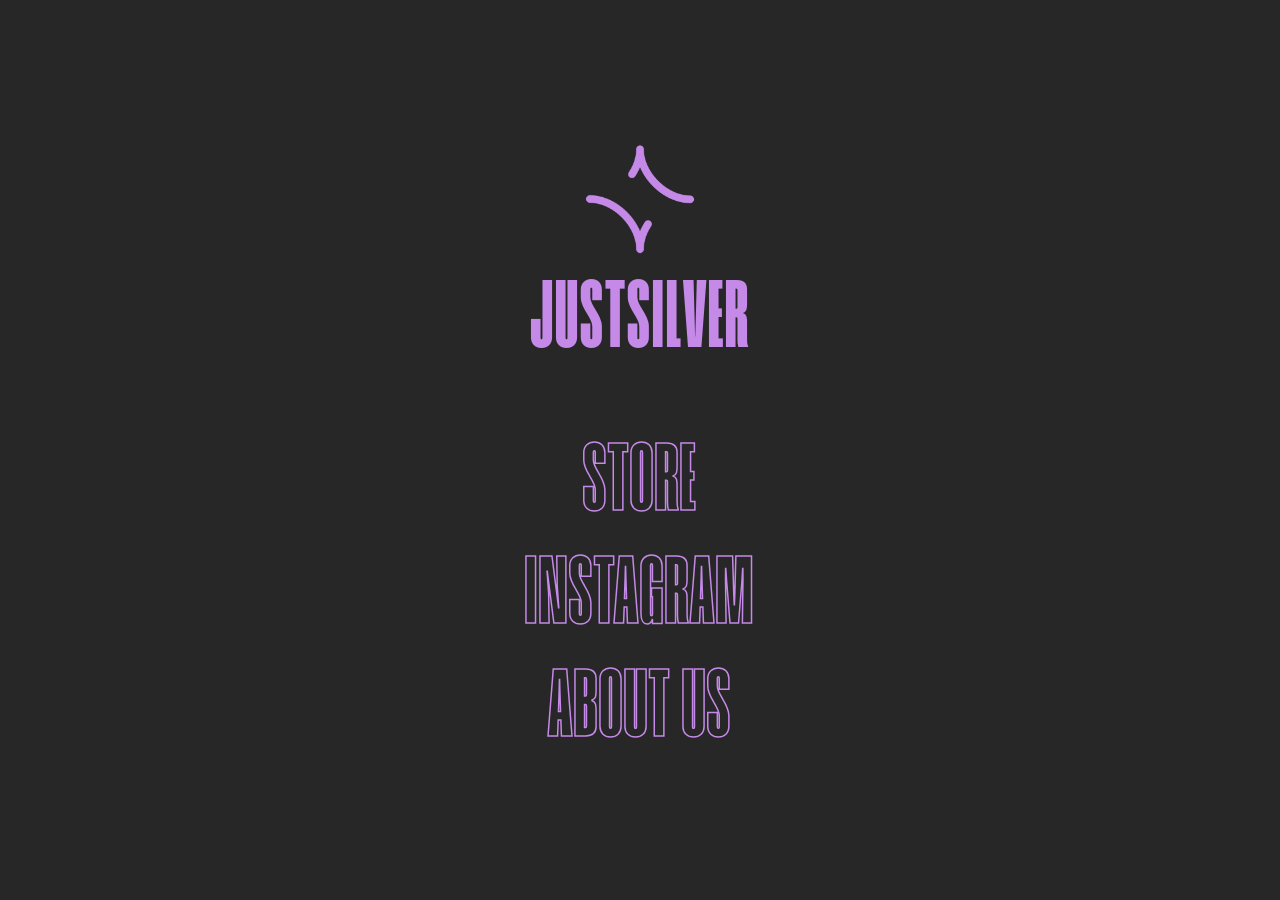
==== index.html @ 57898a16 "init commit" ====
<!DOCTYPE html>
<html lang="en">
<head>
    <meta charset="UTF-8">
    <title>JUSTSILVER</title>
    <link rel="icon" type="image/png" href="logo.png">

    <style>
        @font-face {
            font-family: 'Humane';
            src: url('humane-bold.otf') format('opentype');
            font-weight: bold;
            font-style: normal;
        }

        * {
            margin: 0;
            padding: 0;
            box-sizing: border-box;
        }

        html, body {
            width: 100%;
            height: 100%;
            background-color: #272727;
            font-family: 'Humane', sans-serif;
        }

        body {
            opacity: 0;
            transition: opacity 0.4s ease;
        }

        body.loaded {
            opacity: 1;
        }

        .container {
            height: 100%;
            display: flex;
            flex-direction: column;
            align-items: center;
            justify-content: center;
            gap: 18px;
        }

        img.logo {
            max-width: 110px;
            height: auto;
        }

        .title {
            font-size: 96px;
            color: #C589E8;
            letter-spacing: 2px;
        }

        .spacer {
            height: 32px;
        }

        .button {
            font-size: 96px;
            text-decoration: none;
            color: transparent;
            -webkit-text-stroke: 1.5px #C589E8;
            letter-spacing: 2px;
            transition: color 0.2s ease;
        }

        .button:hover {
            color: #C589E8;
        }
    </style>
</head>

<body>
    <div class="container">
        <img src="logo.png" alt="JUSTSILVER Logo" class="logo">
        <div class="title">JUSTSILVER</div>
        <div class="spacer"></div>

        <a href="https://www.ebay.com/str/rsrteile" class="button" target="_blank">STORE</a>
        <a href="https://www.instagram.com/nathanaelkochracing/" class="button" target="_blank">INSTAGRAM</a>
        <a href="about.html" class="button transition-link">ABOUT US</a>
    </div>

    <script>
        window.addEventListener('load', () => {
            document.body.classList.add('loaded');
        });

        document.querySelectorAll('.transition-link').forEach(link => {
            link.addEventListener('click', e => {
                e.preventDefault();
                const href = link.getAttribute('href');
                document.body.classList.remove('loaded');
                setTimeout(() => {
                    window.location.href = href;
                }, 400);
            });
        });
    </script>
</body>
</html>
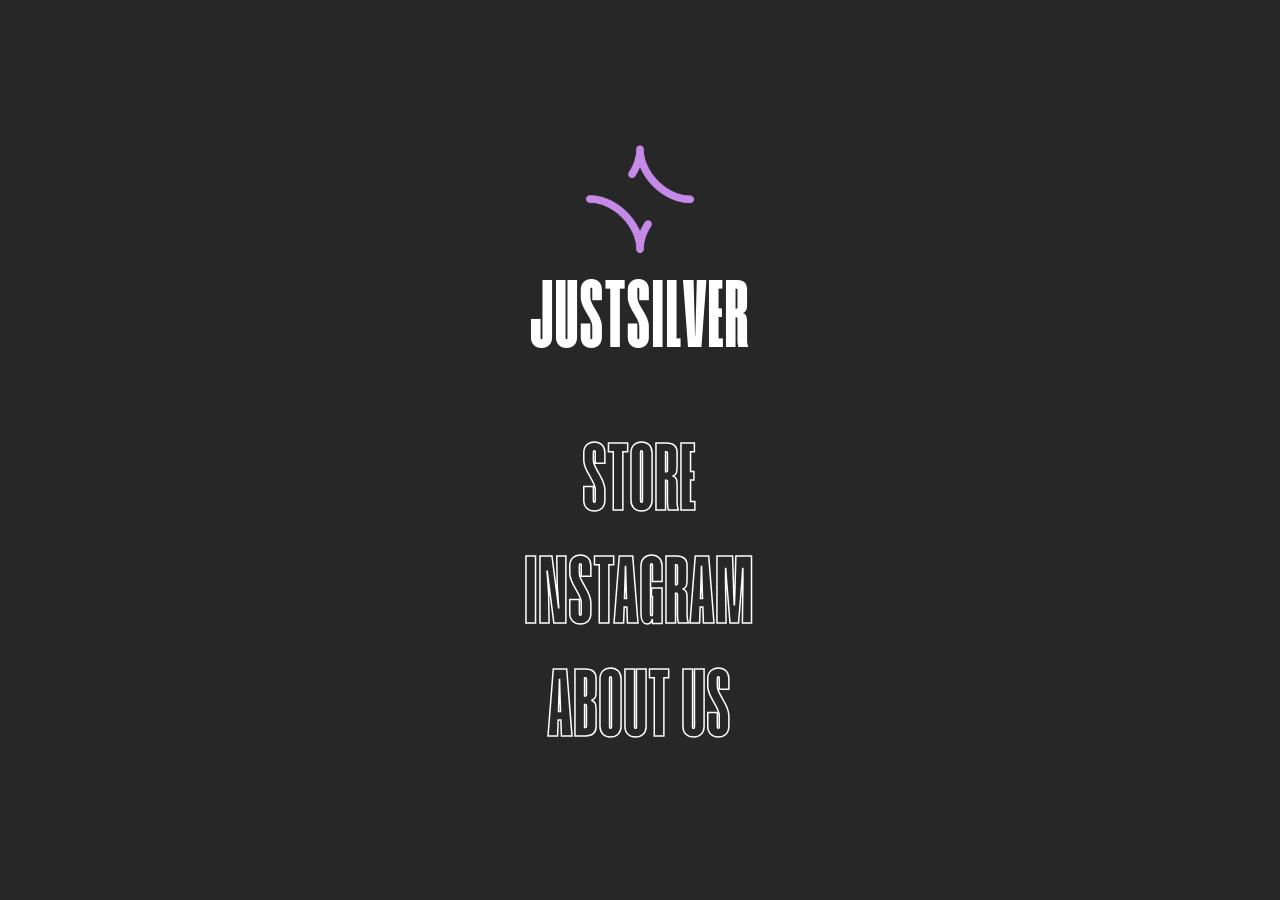
==== commit 50008ef5: "Add files via upload" ====
--- a/index.html
+++ b/index.html
@@ -23,12 +23,17 @@
             width: 100%;
             height: 100%;
             background-color: #272727;
+            background-image: url('WebsiteGradient.png');
+            background-size: cover;
+            background-position: center;
+            background-repeat: no-repeat;
             font-family: 'Humane', sans-serif;
         }
 
         body {
             opacity: 0;
             transition: opacity 0.4s ease;
+            overflow: hidden;
         }
 
         body.loaded {
@@ -51,7 +56,7 @@
 
         .title {
             font-size: 96px;
-            color: #C589E8;
+            color: #FFFFFF;
             letter-spacing: 2px;
         }
 
@@ -63,13 +68,13 @@
             font-size: 96px;
             text-decoration: none;
             color: transparent;
-            -webkit-text-stroke: 1.5px #C589E8;
+            -webkit-text-stroke: 1.5px #FFFFFF;
             letter-spacing: 2px;
             transition: color 0.2s ease;
         }
 
         .button:hover {
-            color: #C589E8;
+            color: #FFFFFF;
         }
     </style>
 </head>
@@ -81,7 +86,7 @@
         <div class="spacer"></div>
 
         <a href="https://www.ebay.com/str/rsrteile" class="button" target="_blank">STORE</a>
-        <a href="https://www.instagram.com/nathanaelkochracing/" class="button" target="_blank">INSTAGRAM</a>
+        <a href="https://www.instagram.com/justsilverstore/" class="button" target="_blank">INSTAGRAM</a>
         <a href="about.html" class="button transition-link">ABOUT US</a>
     </div>
 
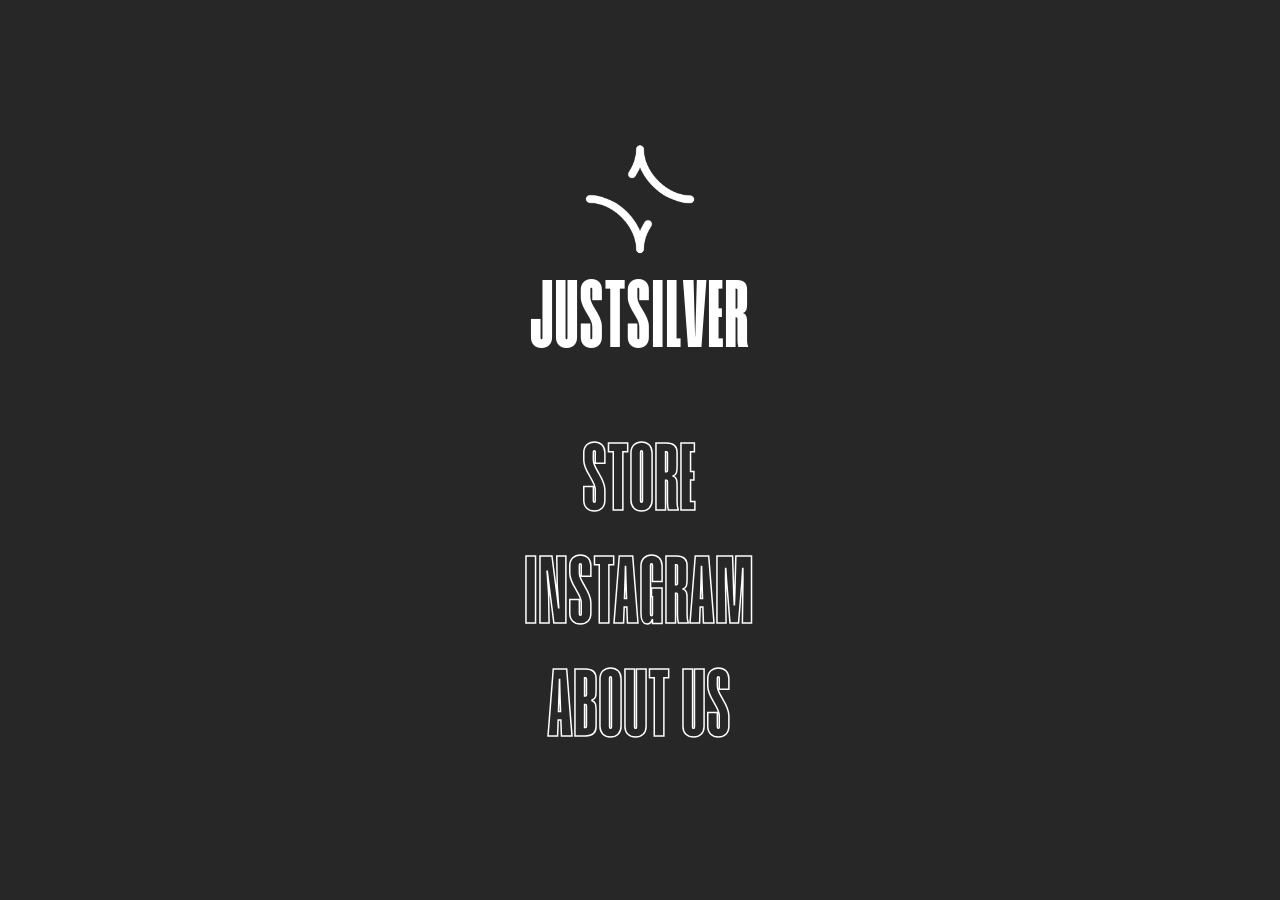
==== commit 32ab1c9c: "Add files via upload" ====
--- a/index.html
+++ b/index.html
@@ -3,6 +3,7 @@
 <head>
     <meta charset="UTF-8">
     <title>JUSTSILVER</title>
+    <meta name="viewport" content="width=device-width, initial-scale=1.0">
     <link rel="icon" type="image/png" href="logo.png">
 
     <style>
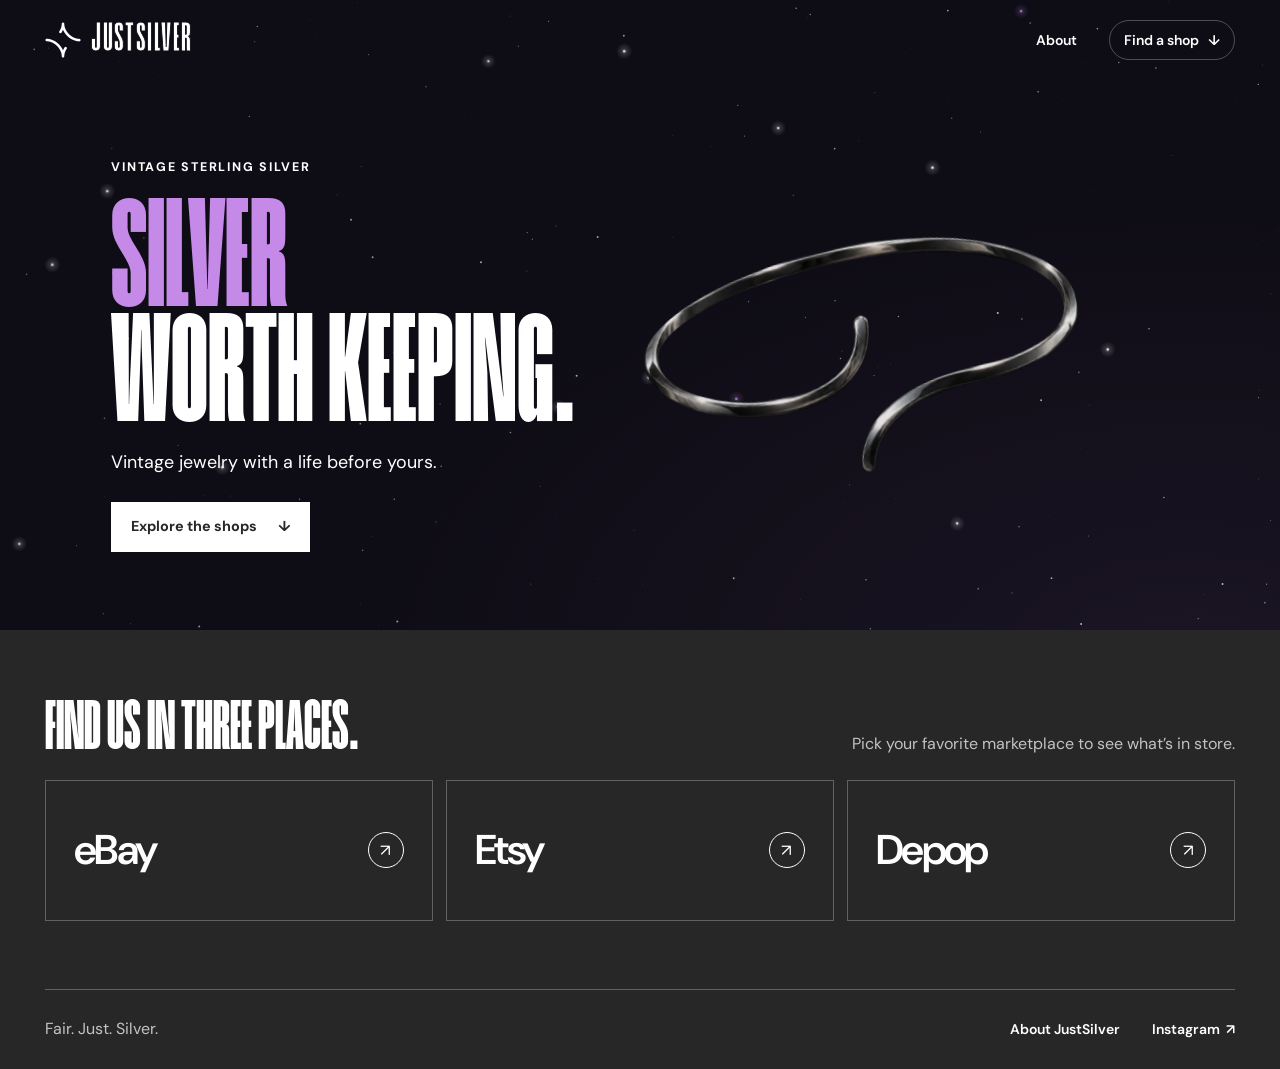
==== commit 2ee85ec2: "new design version v1" ====
--- a/index.html
+++ b/index.html
@@ -1,111 +1,102 @@
-<!DOCTYPE html>
+<!doctype html>
 <html lang="en">
 <head>
-    <meta charset="UTF-8">
-    <title>JUSTSILVER</title>
-    <meta name="viewport" content="width=device-width, initial-scale=1.0">
-    <link rel="icon" type="image/png" href="logo.png">
+  <meta charset="utf-8">
+  <meta name="viewport" content="width=device-width, initial-scale=1">
+  <meta name="description" content="Discover vintage sterling silver jewelry from JustSilver. Shop our finds on eBay, Etsy, and Depop.">
+  <meta name="theme-color" content="#272727">
+  <title>JustSilver — Vintage Sterling Silver</title>
+  <link rel="icon" href="mark.png" type="image/png">
+  <link rel="preconnect" href="https://fonts.googleapis.com">
+  <link rel="preconnect" href="https://fonts.gstatic.com" crossorigin>
+  <link rel="stylesheet" href="https://fonts.googleapis.com/css2?family=DM+Sans:wght@400..700&display=swap">
+  <link rel="stylesheet" href="brand-font.css">
+  <link rel="stylesheet" href="site.css">
+  <script src="hero-art.js" defer></script>
+  <script src="site.js" defer></script>
+</head>
+<body class="home">
+  <a class="skip-link" href="#main">Skip to content</a>
+  <header class="site-header shell">
+    <a class="brand" href="index.html" aria-label="JustSilver home">
+      <img src="mark.png" alt="" width="36" height="36">
+      <span>JUSTSILVER</span>
+    </a>
+    <nav class="site-nav" aria-label="Main navigation">
+      <a href="about.html">About</a>
+      <a class="nav-shop" href="#shops">Find a shop <span aria-hidden="true">↓</span></a>
+    </nav>
+  </header>
 
-    <style>
-        @font-face {
-            font-family: 'Humane';
-            src: url('humane-bold.otf') format('opentype');
-            font-weight: bold;
-            font-style: normal;
-        }
-
-        * {
-            margin: 0;
-            padding: 0;
-            box-sizing: border-box;
-        }
-
-        html, body {
-            width: 100%;
-            height: 100%;
-            background-color: #272727;
-            background-image: url('WebsiteGradient.png');
-            background-size: cover;
-            background-position: center;
-            background-repeat: no-repeat;
-            font-family: 'Humane', sans-serif;
-        }
-
-        body {
-            opacity: 0;
-            transition: opacity 0.4s ease;
-            overflow: hidden;
-        }
-
-        body.loaded {
-            opacity: 1;
-        }
-
-        .container {
-            height: 100%;
-            display: flex;
-            flex-direction: column;
-            align-items: center;
-            justify-content: center;
-            gap: 18px;
-        }
-
-        img.logo {
-            max-width: 110px;
-            height: auto;
-        }
-
-        .title {
-            font-size: 96px;
-            color: #FFFFFF;
-            letter-spacing: 2px;
-        }
-
-        .spacer {
-            height: 32px;
-        }
-
-        .button {
-            font-size: 96px;
-            text-decoration: none;
-            color: transparent;
-            -webkit-text-stroke: 1.5px #FFFFFF;
-            letter-spacing: 2px;
-            transition: color 0.2s ease;
-        }
-
-        .button:hover {
-            color: #FFFFFF;
-        }
-    </style>
-</head>
-
-<body>
-    <div class="container">
-        <img src="logo.png" alt="JUSTSILVER Logo" class="logo">
-        <div class="title">JUSTSILVER</div>
-        <div class="spacer"></div>
-
-        <a href="https://www.ebay.com/str/rsrteile" class="button" target="_blank">STORE</a>
-        <a href="https://www.instagram.com/justsilverstore/" class="button" target="_blank">INSTAGRAM</a>
-        <a href="about.html" class="button transition-link">ABOUT US</a>
+  <main id="main">
+    <div class="space-intro">
+      <canvas class="space-field" aria-hidden="true"></canvas>
+      <section class="hero shell" aria-labelledby="hero-title">
+        <div class="hero-copy">
+          <p class="eyebrow">Vintage sterling silver</p>
+          <h1 id="hero-title"><span>SILVER</span><br>WORTH KEEPING.</h1>
+          <p class="hero-description">Vintage jewelry with a life before yours.</p>
+          <a class="button" href="#shops">Explore the shops <span aria-hidden="true">↓</span></a>
+        </div>
+        <div class="hero-art">
+          <svg class="bracelet-cutout" width="0" height="0" aria-hidden="true" focusable="false">
+            <clipPath id="bracelet-cutout" clipPathUnits="objectBoundingBox">
+              <!-- The outline follows the bracelet in the 1448 × 1086 source photo. -->
+              <path transform="scale(.000690607735 .000920810313)" d="
+                M 762 262
+                C 1015 262 1268 357 1270 487
+                C 1277 587 1158 642 1012 653
+                C 857 662 734 698 704 817
+                C 699 846 668 842 670 815
+                C 684 702 803 626 997 614
+                C 1135 605 1239 563 1235 489
+                C 1232 386 1019 300 762 302
+                C 496 304 211 379 207 476
+                C 204 559 339 617 491 618
+                C 606 617 698 573 704 463
+                C 704 441 728 436 740 449
+                C 751 462 742 496 734 517
+                C 702 624 590 659 493 660
+                C 327 661 170 581 170 484
+                C 166 372 444 268 762 262 Z"/>
+            </clipPath>
+          </svg>
+          <div class="bracelet-float">
+            <img class="hero-bracelet" src="silver-bracelet.webp" width="1448" height="1086"
+              alt="Open silver bracelet with sweeping, asymmetrical ends" fetchpriority="high">
+          </div>
+        </div>
+      </section>
     </div>
 
-    <script>
-        window.addEventListener('load', () => {
-            document.body.classList.add('loaded');
-        });
+    <section id="shops" class="shops shell" aria-labelledby="shops-title" tabindex="-1">
+      <div class="section-heading">
+        <h2 id="shops-title">FIND US IN THREE PLACES.</h2>
+        <p>Pick your favorite marketplace to see what’s in store.</p>
+      </div>
+      <ul class="shop-list">
+        <li><a class="shop-card" href="https://www.ebay.com/str/rsrteile">
+          <span class="shop-name">eBay</span>
+          <span class="shop-arrow" aria-hidden="true">↗</span>
+        </a></li>
+        <li><a class="shop-card" href="https://www.etsy.com/shop/JustSilverCompany">
+          <span class="shop-name">Etsy</span>
+          <span class="shop-arrow" aria-hidden="true">↗</span>
+        </a></li>
+        <li><a class="shop-card" href="https://www.depop.com/justsilvercompany/">
+          <span class="shop-name">Depop</span>
+          <span class="shop-arrow" aria-hidden="true">↗</span>
+        </a></li>
+      </ul>
+    </section>
+  </main>
 
-        document.querySelectorAll('.transition-link').forEach(link => {
-            link.addEventListener('click', e => {
-                e.preventDefault();
-                const href = link.getAttribute('href');
-                document.body.classList.remove('loaded');
-                setTimeout(() => {
-                    window.location.href = href;
-                }, 400);
-            });
-        });
-    </script>
+  <footer class="site-footer shell">
+    <p>Fair. Just. Silver.</p>
+    <nav aria-label="Footer navigation">
+      <a href="about.html">About JustSilver</a>
+      <a href="https://www.instagram.com/justsilverstore/">Instagram <span aria-hidden="true">↗</span></a>
+    </nav>
+  </footer>
 </body>
 </html>
--- a/brand-font.css
+++ b/brand-font.css
@@ -0,0 +1,7 @@
+@font-face {
+  font-family: Humane;
+  src: url("[data-uri]") format("opentype");
+  font-style: normal;
+  font-weight: 700;
+  font-display: swap;
+}
--- a/site.css
+++ b/site.css
@@ -0,0 +1,369 @@
+:root {
+  --header-height: 5rem;
+  --space: #0e0c15;
+  color-scheme: dark;
+  --pink: #C589E8;
+  --grey: #272727;
+  --white: #FFFFFF;
+  --muted: rgb(255 255 255 / 72%);
+  --line: rgb(255 255 255 / 27%);
+  --body-font: "DM Sans", system-ui, sans-serif;
+  --display-font: Humane, "Arial Narrow", "Helvetica Neue", sans-serif;
+}
+
+*, *::before, *::after { box-sizing: border-box; }
+
+body {
+  margin: 0;
+  background: var(--grey);
+  color: var(--white);
+  font-family: var(--body-font);
+  line-height: 1.5;
+}
+
+h1, h2, p { margin: 0; }
+a { color: inherit; }
+img { display: block; max-width: 100%; }
+
+a:focus-visible {
+  outline: 2px solid currentColor;
+  outline-offset: 5px;
+}
+
+.skip-link {
+  position: fixed;
+  z-index: 5;
+  inset: 12px auto auto 12px;
+  padding: 8px 14px;
+  background: var(--white);
+  color: var(--grey);
+  transform: translateY(-150%);
+}
+
+.skip-link:focus { transform: none; }
+
+.shell {
+  width: min(100% - clamp(2rem, 7vw, 8rem), 90rem);
+  margin-inline: auto;
+}
+
+.site-header, .site-footer {
+  display: flex;
+  justify-content: space-between;
+  align-items: center;
+  gap: 1rem;
+}
+
+.site-header { min-height: var(--header-height); }
+
+.home .site-header {
+  position: relative;
+  z-index: 1;
+}
+
+.brand {
+  display: inline-flex;
+  align-items: center;
+  gap: .65rem;
+  text-decoration: none;
+}
+
+.brand img { object-fit: contain; }
+
+.brand span {
+  font-family: var(--display-font);
+  font-weight: 700;
+  font-size: 2.55rem;
+  line-height: .75;
+  letter-spacing: .035em;
+  -webkit-text-stroke: .85px var(--grey);
+}
+
+.home .brand span { -webkit-text-stroke-color: var(--space); }
+
+.site-nav, .site-footer nav {
+  display: flex;
+  align-items: center;
+  gap: clamp(.85rem, 2.5vw, 2rem);
+}
+
+.site-nav a, .site-footer a {
+  font-size: .875rem;
+  font-weight: 600;
+  text-decoration: none;
+  text-underline-offset: .25em;
+}
+
+.site-nav a:hover, .site-footer a:hover,
+.site-nav a[aria-current="page"] { text-decoration: underline; }
+
+.site-nav .nav-shop {
+  display: inline-flex;
+  align-items: center;
+  gap: .55rem;
+  padding: .55rem .9rem;
+  border: 1px solid var(--line);
+  border-radius: 999px;
+  transition: background-color 180ms, color 180ms, border-color 180ms;
+}
+
+.site-nav .nav-shop:hover {
+  background: var(--pink);
+  color: var(--grey);
+  border-color: var(--pink);
+  text-decoration: none;
+}
+
+.hero, .about-panel {
+  position: relative;
+  display: grid;
+  align-items: center;
+  overflow: hidden;
+}
+
+.hero {
+  min-height: clamp(28rem, 43vw, 39rem);
+  color: var(--white);
+}
+
+.hero h1 span { color: var(--pink); }
+
+.space-intro {
+  position: relative;
+  isolation: isolate;
+}
+
+.space-field {
+  position: absolute;
+  z-index: -2;
+  inset: calc(-1 * var(--header-height)) 0 0;
+  width: 100%;
+  height: calc(100% + var(--header-height));
+  pointer-events: none;
+  background: radial-gradient(ellipse at 93% 105%, rgb(197 137 232 / 7%), transparent 50%), var(--space);
+}
+
+.hero-art {
+  position: absolute;
+  z-index: -1;
+  inset: 0 0 0 38%;
+  display: grid;
+  place-items: center;
+  pointer-events: none;
+}
+
+.bracelet-cutout { position: absolute; }
+
+.bracelet-float {
+  width: min(78%, 38rem);
+  animation: bracelet-float 7s ease-in-out infinite;
+}
+
+.hero-bracelet {
+  --bracelet-angle: -9deg;
+  width: 100%;
+  height: auto;
+  filter: brightness(.89);
+  clip-path: url("#bracelet-cutout");
+  transform: perspective(62rem) rotateX(var(--bracelet-x, 0deg)) rotateY(var(--bracelet-y, 0deg))
+    rotate(var(--bracelet-angle));
+}
+
+@keyframes bracelet-float {
+  50% { transform: translateY(-12px); }
+}
+
+.hero-copy, .about-copy {
+  padding: clamp(2rem, 5.2vw, 5.5rem);
+}
+
+.eyebrow {
+  font-weight: 700;
+  font-size: .78rem;
+  letter-spacing: .14em;
+  text-transform: uppercase;
+}
+
+.hero h1, .about-panel h1, .section-heading h2 {
+  font-family: var(--display-font);
+  font-weight: 700;
+  text-wrap: balance;
+}
+
+.hero h1, .about-panel h1 {
+  margin-block: .19em .09em;
+  font-size: clamp(5.3rem, 12vw, 11.75rem);
+  line-height: .745;
+}
+
+.hero-description, .about-copy > p:not(.eyebrow) {
+  font-size: clamp(1rem, 1.4vw, 1.2rem);
+  max-width: 36ch;
+}
+
+.button {
+  display: inline-flex;
+  align-items: center;
+  justify-content: space-between;
+  gap: 1.3rem;
+  min-height: 3.15rem;
+  margin-top: 1.6rem;
+  padding: .65rem 1.15rem;
+  background: var(--grey);
+  color: var(--white);
+  border: 1px solid var(--grey);
+  font-size: .9rem;
+  font-weight: 700;
+  text-decoration: none;
+  transition: background-color 180ms, color 180ms;
+}
+
+.button:focus-visible { outline-color: var(--grey); }
+
+.button:hover {
+  background: var(--white);
+  color: var(--grey);
+}
+
+.hero .button {
+  background: var(--white);
+  border-color: var(--white);
+  color: var(--grey);
+}
+
+.hero .button:hover {
+  background: var(--pink);
+  border-color: var(--pink);
+}
+
+.hero .button:focus-visible { outline-color: var(--white); }
+
+.button span, .shop-arrow { transition: transform 200ms ease; }
+.button:hover span { transform: translateY(3px); }
+
+.shops {
+  padding-block: clamp(2.5rem, 5.3vw, 5rem);
+  scroll-margin-block-start: 1.2rem;
+}
+
+.section-heading {
+  display: flex;
+  justify-content: space-between;
+  align-items: baseline;
+  flex-wrap: wrap;
+  column-gap: 1.5rem;
+  row-gap: .4rem;
+  margin-bottom: 1.15rem;
+}
+
+.section-heading h2 {
+  font-size: clamp(3.2rem, 5.5vw, 5.5rem);
+  line-height: .9;
+}
+
+.section-heading p { color: var(--muted); }
+
+.shop-list {
+  display: grid;
+  grid-template-columns: repeat(3, minmax(0, 1fr));
+  gap: .8rem;
+  padding: 0;
+  margin: 0;
+  list-style: none;
+}
+
+.shop-card {
+  display: flex;
+  align-items: center;
+  justify-content: space-between;
+  gap: .65rem;
+  min-height: clamp(5.5rem, 11vw, 9.5rem);
+  padding: .7rem clamp(.85rem, 2.2vw, 2.1rem);
+  border: 1px solid var(--line);
+  text-decoration: none;
+  transition: background-color 200ms, border-color 200ms, color 200ms;
+}
+
+.shop-card:hover, .shop-card:focus-visible {
+  background: var(--pink);
+  border-color: var(--pink);
+  color: var(--grey);
+}
+
+.shop-card:focus-visible { outline-color: var(--white); }
+
+.shop-name {
+  font-weight: 600;
+  font-size: clamp(1.6rem, 3.25vw, 3.2rem);
+  letter-spacing: -.065em;
+  line-height: 1;
+}
+
+.shop-arrow {
+  display: grid;
+  place-items: center;
+  width: 2.25rem;
+  height: 2.25rem;
+  flex: 0 0 auto;
+  border: 1px solid currentColor;
+  border-radius: 50%;
+  font-size: 1.05rem;
+}
+
+.shop-card:is(:hover, :focus-visible) .shop-arrow { transform: rotate(12deg); }
+
+.site-footer {
+  min-height: 5rem;
+  padding-block: 1rem;
+  border-top: 1px solid var(--line);
+}
+
+.site-footer p { color: var(--muted); }
+.site-footer a span { margin-left: .2em; }
+
+.about-panel {
+  min-height: clamp(25rem, 46vw, 41rem);
+  margin-bottom: clamp(2rem, 5vw, 5rem);
+  color: var(--grey);
+  background: radial-gradient(ellipse at 88% 10%, rgb(255 255 255 / 30%), transparent 63%), var(--pink);
+}
+
+.about-copy { max-width: 63rem; }
+.about-copy > p:not(.eyebrow) { max-width: 46ch; }
+
+@media (max-width: 50rem) {
+  .hero h1 { font-size: clamp(4.8rem, 13.7vw, 7rem); }
+  .hero-art { left: 34%; }
+}
+
+@media (max-width: 38rem) {
+  :root { --header-height: 4rem; }
+  .brand { gap: .35rem; }
+  .brand img { width: 28px; height: 28px; }
+  .brand span { font-size: 2rem; }
+  .site-nav .nav-shop { padding-inline: .65rem; }
+  .hero { min-height: 0; }
+  .hero-copy { padding: 1.65rem 1.25rem 0; }
+  .hero-art {
+    position: relative;
+    z-index: 0;
+    inset: auto;
+    grid-row: 2;
+    min-height: 12rem;
+  }
+
+  .bracelet-float { width: min(80%, 22rem); }
+  .hero h1 { font-size: clamp(4.25rem, 16.4vw, 6.1rem); }
+  .button { margin-top: 1.15rem; }
+  .shop-list { grid-template-columns: 1fr; gap: .55rem; }
+  .shop-card { min-height: 4.6rem; padding-inline: 1rem; }
+  .shop-name { font-size: 1.85rem; }
+  .site-footer { flex-wrap: wrap; gap: .6rem 1rem; }
+  .about-panel h1 { font-size: clamp(4.4rem, 17vw, 6.5rem); }
+}
+
+@media (prefers-reduced-motion: reduce) {
+  *, *::before, *::after { transition: none !important; }
+  .bracelet-float { animation: none; }
+  .hero-bracelet { transform: rotate(var(--bracelet-angle)); }
+}
